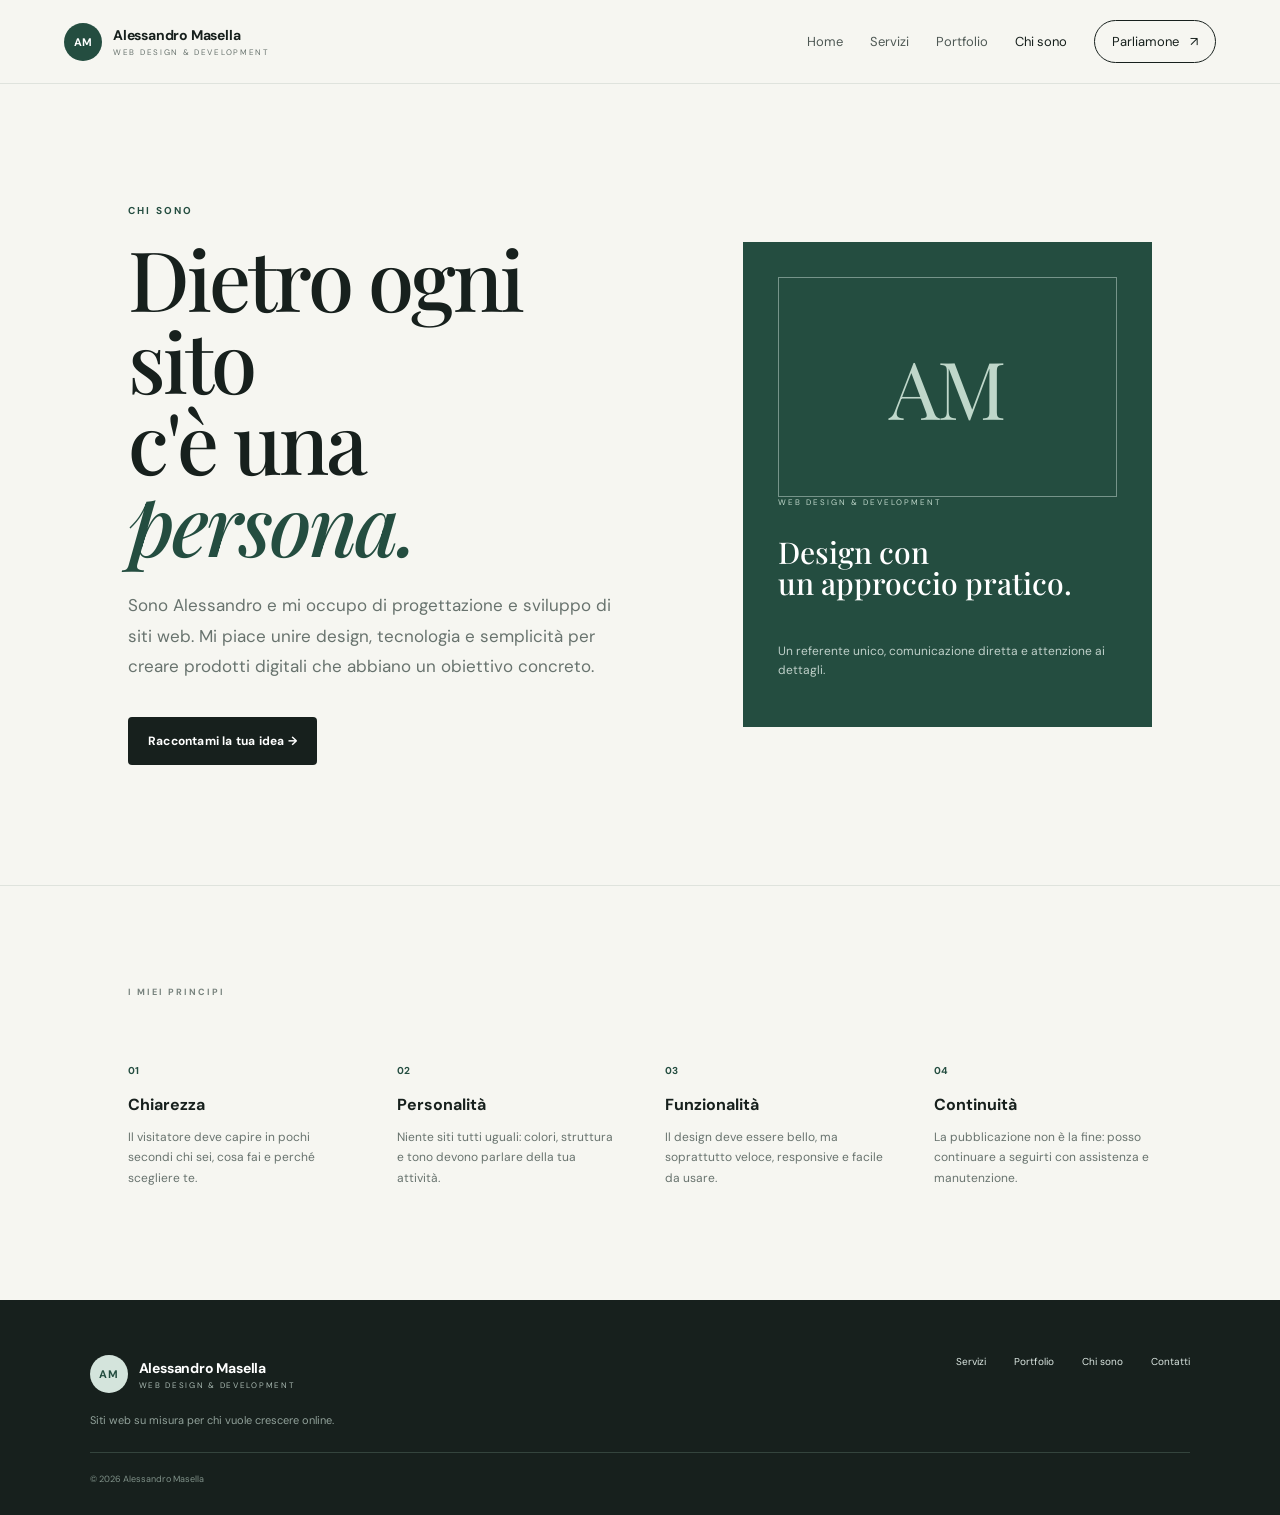
==== chi-siamo.html @ 55532e78 "Add files via upload" ====
<!DOCTYPE html><html lang="it"><head><meta charset="UTF-8"><meta name="viewport" content="width=device-width, initial-scale=1.0"><title>Chi sono — Alessandro Masella</title><link rel="stylesheet" href="css/style.css"></head><body><header class="site-header"><a class="brand" href="index.html"><span class="brand-mark">AM</span><span><b>Alessandro Masella</b><small>WEB DESIGN & DEVELOPMENT</small></span></a><button class="menu-toggle">☰</button><nav class="nav"><a href="index.html">Home</a><a href="servizi.html">Servizi</a><a href="portfolio.html">Portfolio</a><a class="active" href="chi-siamo.html">Chi sono</a><a class="nav-cta" href="contatti.html">Parliamone <span>↗</span></a></nav></header><main><section class="about-hero"><div><p class="eyebrow">CHI SONO</p><h1>Dietro ogni sito<br>c'è una <em>persona.</em></h1><p class="lead">Sono Alessandro e mi occupo di progettazione e sviluppo di siti web. Mi piace unire design, tecnologia e semplicità per creare prodotti digitali che abbiano un obiettivo concreto.</p><a class="btn btn-dark" href="contatti.html">Raccontami la tua idea →</a></div><div class="about-card"><div class="portrait-placeholder">AM</div><small>WEB DESIGN & DEVELOPMENT</small><h3>Design con<br>un approccio pratico.</h3><p>Un referente unico, comunicazione diretta e attenzione ai dettagli.</p></div></section><section class="values"><div class="section-label">I MIEI PRINCIPI</div><div class="value-grid"><article><b>01</b><h3>Chiarezza</h3><p>Il visitatore deve capire in pochi secondi chi sei, cosa fai e perché scegliere te.</p></article><article><b>02</b><h3>Personalità</h3><p>Niente siti tutti uguali: colori, struttura e tono devono parlare della tua attività.</p></article><article><b>03</b><h3>Funzionalità</h3><p>Il design deve essere bello, ma soprattutto veloce, responsive e facile da usare.</p></article><article><b>04</b><h3>Continuità</h3><p>La pubblicazione non è la fine: posso continuare a seguirti con assistenza e manutenzione.</p></article></div></section></main><footer><div><a class="brand footer-brand" href="index.html"><span class="brand-mark">AM</span><span><b>Alessandro Masella</b><small>WEB DESIGN & DEVELOPMENT</small></span></a><p>Siti web su misura per chi vuole crescere online.</p></div><div class="footer-links"><a href="servizi.html">Servizi</a><a href="portfolio.html">Portfolio</a><a href="chi-siamo.html">Chi sono</a><a href="contatti.html">Contatti</a></div><small>© 2026 Alessandro Masella</small></footer><script src="js/site.js"></script></body></html>
---- css/style.css ----
@import url('https://fonts.googleapis.com/css2?family=DM+Sans:wght@400;500;600;700&family=Playfair+Display:ital,wght@0,500;0,600;1,500;1,600&display=swap');
:root{--ink:#17201d;--muted:#68736e;--paper:#f6f6f1;--white:#fff;--green:#244d40;--mint:#c9dfd5;--line:#dfe3dd;--accent:#e4c86b}*{box-sizing:border-box}html{scroll-behavior:smooth}body{margin:0;background:var(--paper);color:var(--ink);font-family:'DM Sans',sans-serif}a{text-decoration:none;color:inherit}.site-header{height:84px;background:rgba(246,246,241,.94);backdrop-filter:blur(12px);border-bottom:1px solid var(--line);display:flex;align-items:center;justify-content:space-between;padding:0 5vw;position:sticky;top:0;z-index:20}.brand{display:flex;align-items:center;gap:11px}.brand-mark{width:38px;height:38px;border-radius:50%;display:grid;place-items:center;background:var(--green);color:white;font-weight:700;font-size:11px;letter-spacing:.5px}.brand b{display:block;font-size:14px;letter-spacing:-.2px}.brand small{display:block;font-size:8px;letter-spacing:1.7px;color:var(--muted);margin-top:3px}.nav{display:flex;align-items:center;gap:27px;font-size:13px}.nav>a{color:#4f5955}.nav>a:hover,.nav>a.active{color:var(--ink)}.nav-cta{padding:12px 17px;border:1px solid var(--ink);border-radius:30px;color:var(--ink)!important}.nav-cta span{margin-left:8px}.menu-toggle{display:none;background:none;border:0;font-size:25px;color:var(--ink)}.hero{min-height:calc(100vh - 84px);display:grid;grid-template-columns:1.05fr .95fr;align-items:center;gap:4vw;padding:70px 7vw 80px;overflow:hidden}.eyebrow{font-size:10px;font-weight:700;letter-spacing:2.2px;color:var(--green);margin:0 0 20px}.hero h1,.page-hero h1,.about-hero h1,.contact-page h1{font-family:'Playfair Display',serif;font-size:clamp(54px,6.5vw,94px);line-height:.98;letter-spacing:-3px;margin:0 0 27px;font-weight:500}.hero h1 em,.page-hero h1 em,.about-hero h1 em,.contact-page h1 em,h2 em,h3 em{color:var(--green);font-weight:500}.hero-text{max-width:570px;color:var(--muted);font-size:17px;line-height:1.75}.hero-actions{display:flex;align-items:center;gap:27px;margin-top:34px}.btn{display:inline-flex;align-items:center;gap:25px;padding:16px 20px;border-radius:4px;font-size:12px;font-weight:700;letter-spacing:.2px;border:0;cursor:pointer}.btn-dark{background:var(--ink);color:white}.btn-light{background:white;color:var(--ink)}.btn span{font-size:18px}.text-link{font-size:12px;font-weight:700;border-bottom:1px solid #9ba49f;padding-bottom:5px}.hero-proof{display:flex;gap:35px;margin-top:58px}.hero-proof div{display:flex;flex-direction:column;gap:4px}.hero-proof strong{font-size:12px}.hero-proof span{font-size:9px;color:var(--muted);text-transform:uppercase;letter-spacing:1px}.hero-visual{position:relative;min-height:590px;display:grid;place-items:center}.browser{width:min(620px,100%);height:455px;background:white;border-radius:14px;box-shadow:0 30px 70px rgba(26,42,35,.13);overflow:hidden;transform:rotate(1deg)}.browser-bar{height:42px;border-bottom:1px solid #eee;display:flex;align-items:center;gap:6px;padding:0 16px;color:#a0a7a3;font-size:9px}.browser-bar i{width:7px;height:7px;border-radius:50%;background:#d9dedb}.browser-bar span{margin:auto}.browser-screen{height:calc(100% - 42px);background:linear-gradient(145deg,#eaf1ed,#d4e4dc);padding:22px}.screen-nav{height:38px;display:flex;align-items:center;gap:21px;font-size:8px;color:#51625b}.screen-nav b{font-size:10px;color:var(--green);margin-right:auto}.screen-nav button{border:0;background:var(--green);color:white;border-radius:20px;padding:7px 11px;font-size:7px}.screen-content{height:350px;background:rgba(255,255,255,.55);border-radius:8px;padding:55px 40px;position:relative;overflow:hidden}.screen-content:after{content:'';position:absolute;width:250px;height:250px;border-radius:50%;background:#a9cdbd;right:-50px;bottom:-70px;opacity:.65}.screen-content small{font-size:7px;letter-spacing:2px;color:var(--green)}.screen-content h2{font-family:'Playfair Display';font-size:43px;line-height:1;margin:16px 0;color:var(--ink);position:relative;z-index:1}.screen-content p{font-size:9px;color:#65726d;max-width:220px}.screen-line{height:1px;background:#83968e;width:80px;margin-top:35px}.floating-card{position:absolute;background:rgba(255,255,255,.94);box-shadow:0 18px 35px rgba(20,40,32,.12);border:1px solid rgba(220,226,222,.8);border-radius:10px;padding:14px 17px;z-index:3}.card-top{top:38px;left:0;display:flex;gap:10px;align-items:center}.card-top small{display:block;font-size:7px;color:#8b948f;letter-spacing:1px}.card-top b{display:block;font-size:10px;margin-top:4px}.dot{width:9px;height:9px;background:#70a990;border-radius:50%}.card-bottom{right:-10px;bottom:45px;display:flex;gap:14px;font-size:9px}.card-bottom span{color:#74817c}.trust{padding:23px 7vw;border-top:1px solid var(--line);border-bottom:1px solid var(--line);display:flex;align-items:center;gap:7vw}.trust p{font-size:9px;letter-spacing:2px;color:#8a928e}.trust div{display:flex;justify-content:space-between;flex:1;gap:20px;flex-wrap:wrap}.trust span{font-size:9px;letter-spacing:1.2px;color:#68736e}.section{padding:120px 10vw}.section-label{font-size:9px;letter-spacing:2px;color:#77827d;font-weight:700}.intro{display:grid;grid-template-columns:.7fr 1.3fr;gap:8vw}.section h2{font-family:'Playfair Display';font-size:clamp(43px,5vw,68px);line-height:1.03;font-weight:500;letter-spacing:-2px;margin:0 0 27px}.intro p{max-width:570px;color:var(--muted);font-size:16px;line-height:1.8;margin-bottom:30px}.services-preview{padding:0 7vw 120px;display:grid;grid-template-columns:repeat(4,1fr);gap:1px;background:var(--line)}.services-preview article{background:var(--paper);padding:42px 30px 45px;min-height:260px}.services-preview span{font-size:9px;color:#89928e}.services-preview h3{font-family:'Playfair Display';font-size:27px;font-weight:500;margin:45px 0 14px}.services-preview p{font-size:13px;color:var(--muted);line-height:1.6}.services-preview a{font-size:10px;font-weight:700;display:inline-block;margin-top:18px}.featured{background:#e9eee9}.featured-head{display:flex;justify-content:space-between;align-items:end;margin-bottom:45px}.project-showcase{display:grid;grid-template-columns:1.45fr .55fr;gap:5vw;align-items:center}.project-mock{background:white;padding:12px;border-radius:12px;box-shadow:0 25px 60px rgba(26,50,39,.11)}.mock-top{height:40px;display:flex;align-items:center;padding:0 12px;font-size:7px;color:#66726d}.mock-top b{margin-right:auto;color:var(--green)}.mock-hero{height:300px;border-radius:7px;background:linear-gradient(120deg,#e8efe9,#c8ddd3);display:flex;align-items:center;padding:30px;overflow:hidden}.mock-hero small{font-size:6px;letter-spacing:1.4px;color:var(--green)}.mock-hero h3{font-family:'Playfair Display';font-size:32px;line-height:1.05;font-weight:500;margin:12px 0}.mock-hero button{background:var(--green);color:#fff;border:0;border-radius:18px;padding:9px 13px;font-size:7px}.mock-products{margin-left:auto;display:flex;align-items:end;gap:8px;height:170px}.mock-products div{width:52px;border-radius:10px 10px 5px 5px;background:#b58262;height:100px;box-shadow:0 10px 18px #78948644}.mock-products div:nth-child(2){height:135px;width:44px;background:#d8ddd5}.mock-products div:nth-child(3){height:80px;width:42px;background:#7e9a8b}.project-info .eyebrow{font-size:8px}.project-info h3{font-family:'Playfair Display';font-size:34px;font-weight:500;line-height:1.08}.project-info>p:not(.eyebrow){font-size:13px;line-height:1.75;color:var(--muted)}.project-info ul{list-style:none;padding:0;margin-top:25px}.project-info li{font-size:10px;border-top:1px solid #cbd5cf;padding:10px 0}.process{padding:120px 10vw}.process>h2{margin-top:25px}.process-grid{display:grid;grid-template-columns:repeat(4,1fr);gap:35px;margin-top:70px}.process-grid b,.value-grid b{font-size:10px;color:var(--green)}.process-grid h3,.value-grid h3{font-size:16px;margin:15px 0 10px}.process-grid p,.value-grid p{font-size:12px;line-height:1.7;color:var(--muted)}.cta{background:var(--green);color:white;text-align:center;padding:110px 20px}.cta .eyebrow{color:#b9d3c8}.cta h2{font-family:'Playfair Display';font-weight:500;font-size:clamp(45px,6vw,75px);line-height:1;margin:0 0 40px;letter-spacing:-2px}.cta h2 em{color:#cce3d9}.cta.slim{padding:80px 20px}.cta.slim h2{font-size:55px}.page-hero{padding:120px 10vw 90px;max-width:1000px}.page-hero>p:last-child{max-width:650px;color:var(--muted);font-size:17px;line-height:1.7}.service-list{border-top:1px solid var(--line);margin:0 7vw}.service-list article{display:grid;grid-template-columns:70px 1fr 120px;gap:30px;padding:60px 25px;border-bottom:1px solid var(--line);align-items:start}.service-list article>span{font-size:10px;color:#89928e}.service-list h2{font-family:'Playfair Display';font-size:38px;font-weight:500;margin:0 0 15px}.service-list p{color:var(--muted);max-width:650px;line-height:1.7}.service-list ul{padding:0;list-style:none;display:flex;flex-wrap:wrap;gap:8px;margin-top:25px}.service-list li{font-size:9px;background:#e7ebe7;border-radius:20px;padding:8px 11px}.service-list article>strong{text-align:right;font-family:'Playfair Display';font-size:18px;font-weight:500}.note{margin:90px 10vw;padding:70px;background:#e6eee8}.note h2{font-family:'Playfair Display';font-size:55px;font-weight:500}.note p{color:var(--muted);max-width:600px;line-height:1.7;margin-bottom:30px}.portfolio-grid{padding:0 7vw 120px;display:grid;grid-template-columns:1fr 1fr;gap:35px}.portfolio-card.large{grid-column:1/-1}.portfolio-art{height:430px;border-radius:8px;overflow:hidden;position:relative}.officinali{background:linear-gradient(135deg,#dce9e1,#b9d0c4);padding:40px}.mini-logo{font-family:'Playfair Display';font-size:17px;color:var(--green);line-height:.9}.mini-logo small{font-size:9px}.mini-hero{font-family:'Playfair Display';font-size:47px;line-height:1;margin-top:100px}.mini-bottles{position:absolute;right:100px;bottom:45px;display:flex;gap:15px;align-items:end}.mini-bottles i{display:block;width:65px;height:140px;background:#8d6b4d;border-radius:12px 12px 5px 5px;box-shadow:0 15px 30px #45655844}.mini-bottles i:nth-child(2){height:190px;background:#e4e1d8}.mini-bottles i:nth-child(3){height:105px;background:#7b9688}.portfolio-meta{display:flex;justify-content:space-between;padding:20px 4px}.portfolio-meta small{font-size:8px;letter-spacing:1.5px;color:#7d8782}.portfolio-meta h2{font-family:'Playfair Display';font-size:25px;font-weight:500;margin:8px 0}.portfolio-meta p{font-size:12px;color:var(--muted);margin:0}.portfolio-meta>span{font-size:9px;color:#7d8782}.dark-art{background:#17201d;color:#eaf1ed;padding:50px}.dark-art small{letter-spacing:2px;font-size:8px}.dark-art h3{font-family:'Playfair Display';font-size:48px;font-weight:500;line-height:1;margin-top:120px}.art-grid{position:absolute;right:-50px;bottom:-70px;width:280px;height:280px;border:1px solid #799387;border-radius:50%}.cream-art{background:#e8dfcf;padding:50px}.cream-art>span{font-size:10px}.cream-art h3{font-family:'Playfair Display';font-size:48px;font-weight:500;line-height:.95;margin-top:100px}.circle-art{position:absolute;width:190px;height:190px;border-radius:50%;background:#c4d5ca;right:70px;bottom:55px}.about-hero{display:grid;grid-template-columns:1.1fr .9fr;gap:9vw;padding:120px 10vw;align-items:center}.about-hero .lead{font-size:17px;line-height:1.8;color:var(--muted);max-width:650px;margin-bottom:35px}.about-card{background:var(--green);color:white;padding:35px;min-height:420px;display:flex;flex-direction:column;justify-content:end}.portrait-placeholder{height:220px;display:grid;place-items:center;font-family:'Playfair Display';font-size:80px;color:#bfd7ca;border:1px solid #76948a;margin-bottom:auto}.about-card small{font-size:8px;letter-spacing:2px;color:#bfd7ca}.about-card h3{font-family:'Playfair Display';font-size:30px;line-height:1.05;font-weight:500}.about-card p{font-size:12px;color:#bfd0c9;line-height:1.6}.values{padding:100px 10vw;border-top:1px solid var(--line)}.value-grid{display:grid;grid-template-columns:repeat(4,1fr);gap:50px;margin-top:60px}.contact-page{min-height:calc(100vh - 84px);display:grid;grid-template-columns:1fr 1fr;gap:9vw;padding:110px 10vw;align-items:start}.contact-copy>p:not(.eyebrow){font-size:16px;line-height:1.8;color:var(--muted);max-width:500px}.contact-note{display:flex;gap:14px;margin-top:50px;align-items:center}.contact-note>span{width:38px;height:38px;border-radius:50%;background:#e0e9e2;display:grid;place-items:center;color:var(--green)}.contact-note b{display:block;font-size:12px}.contact-note small{display:block;font-size:10px;color:var(--muted);margin-top:4px}.contact-form{background:white;padding:38px;box-shadow:0 20px 50px rgba(25,42,34,.07)}.contact-form label{display:block;font-size:10px;font-weight:700;margin-bottom:20px;color:#4f5955}.contact-form input,.contact-form select,.contact-form textarea{display:block;width:100%;margin-top:8px;border:1px solid #dce2de;background:#fafbf9;padding:14px;font:inherit;font-size:12px;outline:none}.contact-form input:focus,.contact-form select:focus,.contact-form textarea:focus{border-color:#789a8b}.contact-form textarea{resize:vertical}.form-note{display:none;font-size:10px;line-height:1.5;color:var(--green);margin-top:15px}.form-note.show{display:block}footer{background:#17201d;color:#dce7e2;padding:55px 7vw 30px;display:grid;grid-template-columns:1fr auto;gap:25px}.footer-brand .brand-mark{background:#d4e4dc;color:var(--green)}.footer-brand b{color:white}.footer-brand small{color:#a9b9b2}footer p{font-size:11px;color:#91a19a;margin:20px 0 0}.footer-links{display:flex;gap:28px;align-items:start;font-size:10px}.footer-links a:hover{color:white}footer>small{grid-column:1/-1;border-top:1px solid #34443d;padding-top:20px;color:#7f9088;font-size:9px}
@media(max-width:900px){.site-header{height:72px;padding:0 20px}.nav{position:absolute;top:72px;left:12px;right:12px;background:#fff;border:1px solid var(--line);box-shadow:0 20px 40px rgba(20,40,30,.1);padding:10px;display:none;flex-direction:column;align-items:stretch;gap:0;border-radius:12px}.nav.open{display:flex}.nav>a{padding:15px;border-bottom:1px solid #edf0ed}.nav>a:last-child{border-bottom:0;text-align:center}.nav-cta{border:0;margin-top:5px}.menu-toggle{display:block}.hero{grid-template-columns:1fr;padding:60px 22px}.hero h1{font-size:57px;letter-spacing:-2px}.hero-text{font-size:15px}.hero-visual{min-height:470px;margin-top:10px}.browser{height:340px}.screen-content{height:245px;padding:35px 25px}.screen-content h2{font-size:31px}.card-top{left:-5px;top:10px}.card-bottom{right:-2px;bottom:15px}.hero-proof{gap:16px;flex-wrap:wrap;margin-top:40px}.hero-proof strong{font-size:10px}.trust{display:block;padding:22px}.trust p{margin-bottom:20px}.trust div{gap:14px}.trust span{font-size:8px}.section{padding:80px 22px}.intro{grid-template-columns:1fr;gap:30px}.section h2{font-size:45px}.services-preview{grid-template-columns:1fr 1fr;padding:0 22px 80px}.services-preview article{min-height:220px;padding:28px 20px}.featured-head{display:block}.featured-head .text-link{display:inline-block;margin-top:10px}.project-showcase{grid-template-columns:1fr}.mock-hero{height:240px;padding:20px}.mock-hero h3{font-size:25px}.mock-products{transform:scale(.8);transform-origin:right}.project-info{padding-top:10px}.process{padding:80px 22px}.process-grid{grid-template-columns:1fr 1fr;gap:25px;margin-top:45px}.cta{padding:80px 22px}.page-hero{padding:75px 22px 55px}.page-hero h1,.about-hero h1,.contact-page h1{font-size:55px;letter-spacing:-2px}.service-list{margin:0 22px}.service-list article{grid-template-columns:35px 1fr;padding:42px 0;gap:15px}.service-list article>strong{grid-column:2;text-align:left;margin-top:8px}.service-list h2{font-size:33px}.note{margin:60px 22px;padding:40px 25px}.note h2{font-size:42px}.portfolio-grid{grid-template-columns:1fr;padding:0 22px 80px}.portfolio-card.large{grid-column:auto}.portfolio-art{height:310px}.mini-hero{font-size:34px;margin-top:80px}.mini-bottles{right:35px;transform:scale(.75);transform-origin:bottom right}.dark-art h3,.cream-art h3{font-size:38px;margin-top:80px}.about-hero{grid-template-columns:1fr;padding:75px 22px;gap:45px}.about-card{min-height:390px}.values{padding:70px 22px}.value-grid{grid-template-columns:1fr 1fr;gap:30px;margin-top:45px}.contact-page{grid-template-columns:1fr;padding:75px 22px;gap:45px}.contact-form{padding:25px}.footer-links{flex-wrap:wrap;justify-content:end;gap:15px}footer{padding:45px 22px 25px}.footer-brand b{font-size:12px}}
@media(max-width:520px){.brand b{font-size:12px}.brand small{font-size:7px}.hero h1{font-size:49px}.hero-visual{min-height:390px}.browser{height:280px}.screen-nav span{display:none}.screen-content{height:198px;padding:25px 20px}.screen-content h2{font-size:26px}.screen-content p{font-size:8px}.floating-card{padding:10px}.card-bottom{font-size:8px;gap:8px}.services-preview{grid-template-columns:1fr}.process-grid,.value-grid{grid-template-columns:1fr}.page-hero h1,.about-hero h1,.contact-page h1{font-size:48px}.portfolio-meta{display:block}.portfolio-meta>span{display:block;margin-top:12px}.portfolio-art{height:270px}.mock-hero{height:210px}.mock-products{display:none}.cta h2{font-size:47px}.cta.slim h2{font-size:43px}}
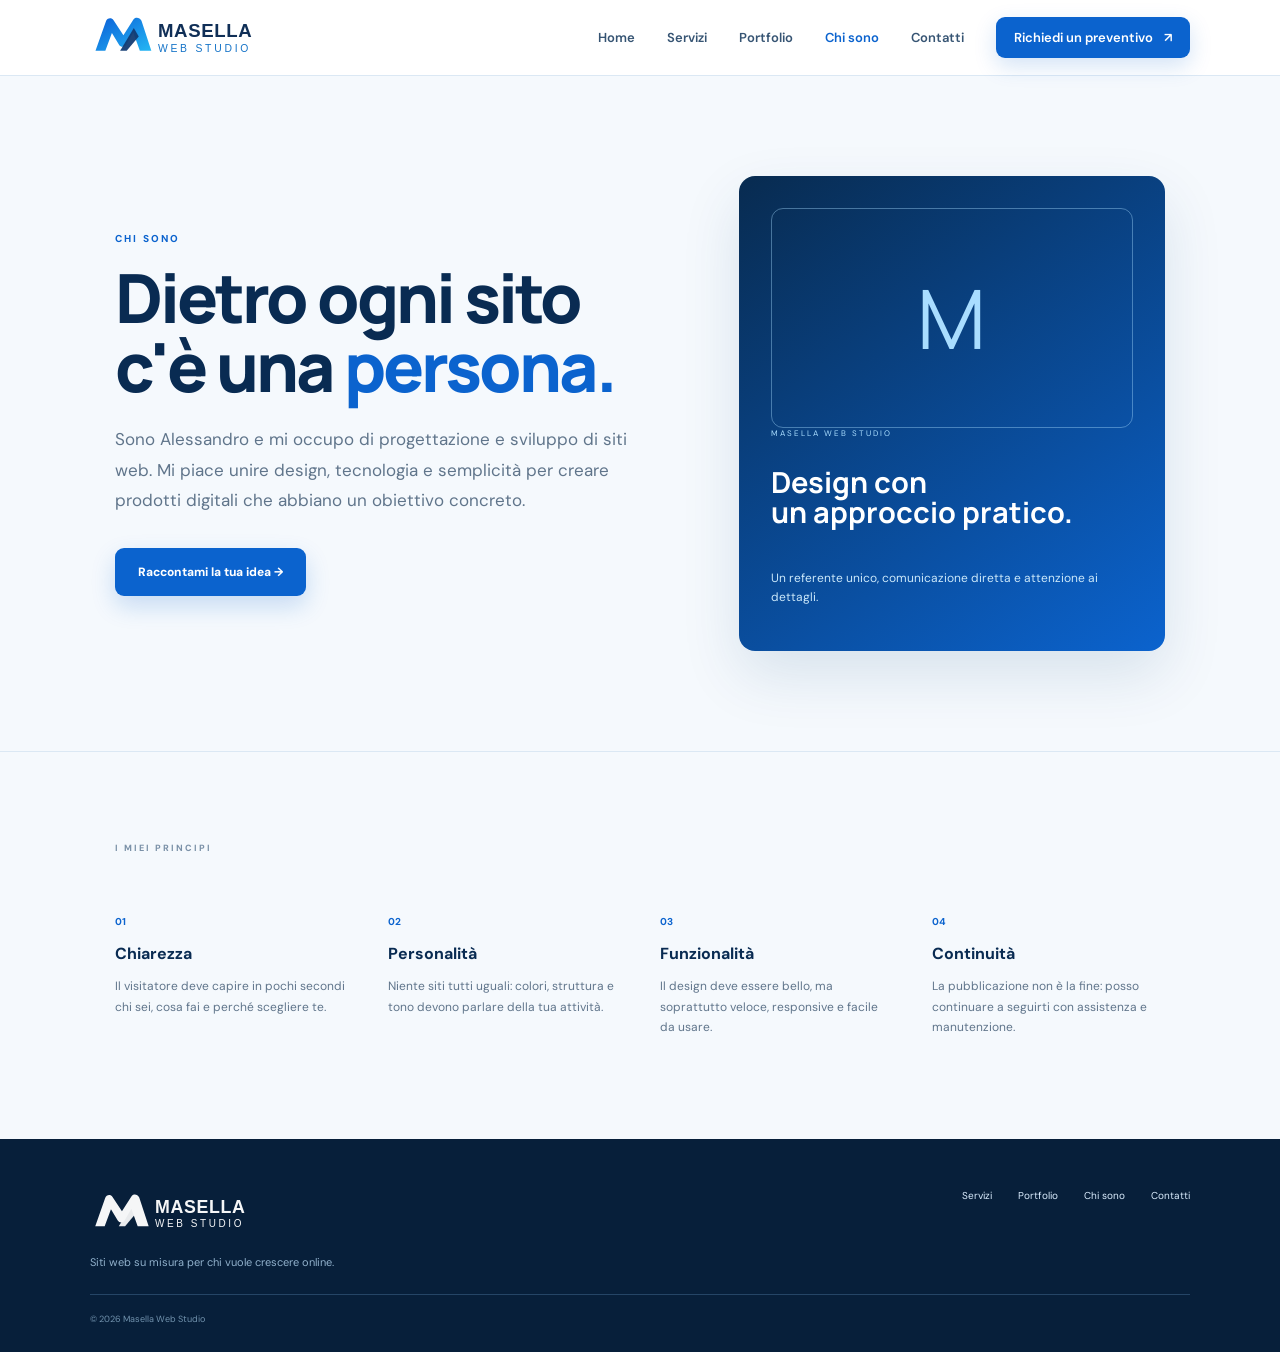
==== commit 330d4f7b: "Add files via upload" ====
--- a/chi-siamo.html
+++ b/chi-siamo.html
@@ -1 +1 @@
-<!DOCTYPE html><html lang="it"><head><meta charset="UTF-8"><meta name="viewport" content="width=device-width, initial-scale=1.0"><title>Chi sono — Alessandro Masella</title><link rel="stylesheet" href="css/style.css"></head><body><header class="site-header"><a class="brand" href="index.html"><span class="brand-mark">AM</span><span><b>Alessandro Masella</b><small>WEB DESIGN & DEVELOPMENT</small></span></a><button class="menu-toggle">☰</button><nav class="nav"><a href="index.html">Home</a><a href="servizi.html">Servizi</a><a href="portfolio.html">Portfolio</a><a class="active" href="chi-siamo.html">Chi sono</a><a class="nav-cta" href="contatti.html">Parliamone <span>↗</span></a></nav></header><main><section class="about-hero"><div><p class="eyebrow">CHI SONO</p><h1>Dietro ogni sito<br>c'è una <em>persona.</em></h1><p class="lead">Sono Alessandro e mi occupo di progettazione e sviluppo di siti web. Mi piace unire design, tecnologia e semplicità per creare prodotti digitali che abbiano un obiettivo concreto.</p><a class="btn btn-dark" href="contatti.html">Raccontami la tua idea →</a></div><div class="about-card"><div class="portrait-placeholder">AM</div><small>WEB DESIGN & DEVELOPMENT</small><h3>Design con<br>un approccio pratico.</h3><p>Un referente unico, comunicazione diretta e attenzione ai dettagli.</p></div></section><section class="values"><div class="section-label">I MIEI PRINCIPI</div><div class="value-grid"><article><b>01</b><h3>Chiarezza</h3><p>Il visitatore deve capire in pochi secondi chi sei, cosa fai e perché scegliere te.</p></article><article><b>02</b><h3>Personalità</h3><p>Niente siti tutti uguali: colori, struttura e tono devono parlare della tua attività.</p></article><article><b>03</b><h3>Funzionalità</h3><p>Il design deve essere bello, ma soprattutto veloce, responsive e facile da usare.</p></article><article><b>04</b><h3>Continuità</h3><p>La pubblicazione non è la fine: posso continuare a seguirti con assistenza e manutenzione.</p></article></div></section></main><footer><div><a class="brand footer-brand" href="index.html"><span class="brand-mark">AM</span><span><b>Alessandro Masella</b><small>WEB DESIGN & DEVELOPMENT</small></span></a><p>Siti web su misura per chi vuole crescere online.</p></div><div class="footer-links"><a href="servizi.html">Servizi</a><a href="portfolio.html">Portfolio</a><a href="chi-siamo.html">Chi sono</a><a href="contatti.html">Contatti</a></div><small>© 2026 Alessandro Masella</small></footer><script src="js/site.js"></script></body></html>
+<!DOCTYPE html><html lang="it"><head><meta charset="UTF-8"><meta name="viewport" content="width=device-width, initial-scale=1.0"><title>Chi sono — Masella Web Studio</title><link rel="icon" href="assets/logo.svg"><link rel="stylesheet" href="css/style.css"></head><body><header class="site-header"><a class="brand" href="index.html"><img class="brand-logo" src="assets/logo.svg" alt="Masella Web Studio"></a><button class="menu-toggle">☰</button><nav class="nav"><a href="index.html">Home</a><a href="servizi.html">Servizi</a><a href="portfolio.html">Portfolio</a><a class="active" href="chi-siamo.html">Chi sono</a><a href="contatti.html">Contatti</a><a class="nav-cta" href="contatti.html">Richiedi un preventivo <span>↗</span></a></nav></header><main><section class="about-hero"><div><p class="eyebrow">CHI SONO</p><h1>Dietro ogni sito<br>c'è una <em>persona.</em></h1><p class="lead">Sono Alessandro e mi occupo di progettazione e sviluppo di siti web. Mi piace unire design, tecnologia e semplicità per creare prodotti digitali che abbiano un obiettivo concreto.</p><a class="btn btn-blue" href="contatti.html">Raccontami la tua idea →</a></div><div class="about-card"><div class="portrait-placeholder">M</div><small>MASELLA WEB STUDIO</small><h3>Design con<br>un approccio pratico.</h3><p>Un referente unico, comunicazione diretta e attenzione ai dettagli.</p></div></section><section class="values"><div class="section-label">I MIEI PRINCIPI</div><div class="value-grid"><article><b>01</b><h3>Chiarezza</h3><p>Il visitatore deve capire in pochi secondi chi sei, cosa fai e perché scegliere te.</p></article><article><b>02</b><h3>Personalità</h3><p>Niente siti tutti uguali: colori, struttura e tono devono parlare della tua attività.</p></article><article><b>03</b><h3>Funzionalità</h3><p>Il design deve essere bello, ma soprattutto veloce, responsive e facile da usare.</p></article><article><b>04</b><h3>Continuità</h3><p>La pubblicazione non è la fine: posso continuare a seguirti con assistenza e manutenzione.</p></article></div></section></main><footer><div><a class="brand footer-brand" href="index.html"><img class="brand-logo" src="assets/logo.svg" alt="Masella Web Studio"></a><p>Siti web su misura per chi vuole crescere online.</p></div><div class="footer-links"><a href="servizi.html">Servizi</a><a href="portfolio.html">Portfolio</a><a href="chi-siamo.html">Chi sono</a><a href="contatti.html">Contatti</a></div><small>© 2026 Masella Web Studio</small></footer><script src="js/site.js"></script></body></html>
--- a/css/style.css
+++ b/css/style.css
@@ -1,4 +1,5 @@
-@import url('https://fonts.googleapis.com/css2?family=DM+Sans:wght@400;500;600;700&family=Playfair+Display:ital,wght@0,500;0,600;1,500;1,600&display=swap');
-:root{--ink:#17201d;--muted:#68736e;--paper:#f6f6f1;--white:#fff;--green:#244d40;--mint:#c9dfd5;--line:#dfe3dd;--accent:#e4c86b}*{box-sizing:border-box}html{scroll-behavior:smooth}body{margin:0;background:var(--paper);color:var(--ink);font-family:'DM Sans',sans-serif}a{text-decoration:none;color:inherit}.site-header{height:84px;background:rgba(246,246,241,.94);backdrop-filter:blur(12px);border-bottom:1px solid var(--line);display:flex;align-items:center;justify-content:space-between;padding:0 5vw;position:sticky;top:0;z-index:20}.brand{display:flex;align-items:center;gap:11px}.brand-mark{width:38px;height:38px;border-radius:50%;display:grid;place-items:center;background:var(--green);color:white;font-weight:700;font-size:11px;letter-spacing:.5px}.brand b{display:block;font-size:14px;letter-spacing:-.2px}.brand small{display:block;font-size:8px;letter-spacing:1.7px;color:var(--muted);margin-top:3px}.nav{display:flex;align-items:center;gap:27px;font-size:13px}.nav>a{color:#4f5955}.nav>a:hover,.nav>a.active{color:var(--ink)}.nav-cta{padding:12px 17px;border:1px solid var(--ink);border-radius:30px;color:var(--ink)!important}.nav-cta span{margin-left:8px}.menu-toggle{display:none;background:none;border:0;font-size:25px;color:var(--ink)}.hero{min-height:calc(100vh - 84px);display:grid;grid-template-columns:1.05fr .95fr;align-items:center;gap:4vw;padding:70px 7vw 80px;overflow:hidden}.eyebrow{font-size:10px;font-weight:700;letter-spacing:2.2px;color:var(--green);margin:0 0 20px}.hero h1,.page-hero h1,.about-hero h1,.contact-page h1{font-family:'Playfair Display',serif;font-size:clamp(54px,6.5vw,94px);line-height:.98;letter-spacing:-3px;margin:0 0 27px;font-weight:500}.hero h1 em,.page-hero h1 em,.about-hero h1 em,.contact-page h1 em,h2 em,h3 em{color:var(--green);font-weight:500}.hero-text{max-width:570px;color:var(--muted);font-size:17px;line-height:1.75}.hero-actions{display:flex;align-items:center;gap:27px;margin-top:34px}.btn{display:inline-flex;align-items:center;gap:25px;padding:16px 20px;border-radius:4px;font-size:12px;font-weight:700;letter-spacing:.2px;border:0;cursor:pointer}.btn-dark{background:var(--ink);color:white}.btn-light{background:white;color:var(--ink)}.btn span{font-size:18px}.text-link{font-size:12px;font-weight:700;border-bottom:1px solid #9ba49f;padding-bottom:5px}.hero-proof{display:flex;gap:35px;margin-top:58px}.hero-proof div{display:flex;flex-direction:column;gap:4px}.hero-proof strong{font-size:12px}.hero-proof span{font-size:9px;color:var(--muted);text-transform:uppercase;letter-spacing:1px}.hero-visual{position:relative;min-height:590px;display:grid;place-items:center}.browser{width:min(620px,100%);height:455px;background:white;border-radius:14px;box-shadow:0 30px 70px rgba(26,42,35,.13);overflow:hidden;transform:rotate(1deg)}.browser-bar{height:42px;border-bottom:1px solid #eee;display:flex;align-items:center;gap:6px;padding:0 16px;color:#a0a7a3;font-size:9px}.browser-bar i{width:7px;height:7px;border-radius:50%;background:#d9dedb}.browser-bar span{margin:auto}.browser-screen{height:calc(100% - 42px);background:linear-gradient(145deg,#eaf1ed,#d4e4dc);padding:22px}.screen-nav{height:38px;display:flex;align-items:center;gap:21px;font-size:8px;color:#51625b}.screen-nav b{font-size:10px;color:var(--green);margin-right:auto}.screen-nav button{border:0;background:var(--green);color:white;border-radius:20px;padding:7px 11px;font-size:7px}.screen-content{height:350px;background:rgba(255,255,255,.55);border-radius:8px;padding:55px 40px;position:relative;overflow:hidden}.screen-content:after{content:'';position:absolute;width:250px;height:250px;border-radius:50%;background:#a9cdbd;right:-50px;bottom:-70px;opacity:.65}.screen-content small{font-size:7px;letter-spacing:2px;color:var(--green)}.screen-content h2{font-family:'Playfair Display';font-size:43px;line-height:1;margin:16px 0;color:var(--ink);position:relative;z-index:1}.screen-content p{font-size:9px;color:#65726d;max-width:220px}.screen-line{height:1px;background:#83968e;width:80px;margin-top:35px}.floating-card{position:absolute;background:rgba(255,255,255,.94);box-shadow:0 18px 35px rgba(20,40,32,.12);border:1px solid rgba(220,226,222,.8);border-radius:10px;padding:14px 17px;z-index:3}.card-top{top:38px;left:0;display:flex;gap:10px;align-items:center}.card-top small{display:block;font-size:7px;color:#8b948f;letter-spacing:1px}.card-top b{display:block;font-size:10px;margin-top:4px}.dot{width:9px;height:9px;background:#70a990;border-radius:50%}.card-bottom{right:-10px;bottom:45px;display:flex;gap:14px;font-size:9px}.card-bottom span{color:#74817c}.trust{padding:23px 7vw;border-top:1px solid var(--line);border-bottom:1px solid var(--line);display:flex;align-items:center;gap:7vw}.trust p{font-size:9px;letter-spacing:2px;color:#8a928e}.trust div{display:flex;justify-content:space-between;flex:1;gap:20px;flex-wrap:wrap}.trust span{font-size:9px;letter-spacing:1.2px;color:#68736e}.section{padding:120px 10vw}.section-label{font-size:9px;letter-spacing:2px;color:#77827d;font-weight:700}.intro{display:grid;grid-template-columns:.7fr 1.3fr;gap:8vw}.section h2{font-family:'Playfair Display';font-size:clamp(43px,5vw,68px);line-height:1.03;font-weight:500;letter-spacing:-2px;margin:0 0 27px}.intro p{max-width:570px;color:var(--muted);font-size:16px;line-height:1.8;margin-bottom:30px}.services-preview{padding:0 7vw 120px;display:grid;grid-template-columns:repeat(4,1fr);gap:1px;background:var(--line)}.services-preview article{background:var(--paper);padding:42px 30px 45px;min-height:260px}.services-preview span{font-size:9px;color:#89928e}.services-preview h3{font-family:'Playfair Display';font-size:27px;font-weight:500;margin:45px 0 14px}.services-preview p{font-size:13px;color:var(--muted);line-height:1.6}.services-preview a{font-size:10px;font-weight:700;display:inline-block;margin-top:18px}.featured{background:#e9eee9}.featured-head{display:flex;justify-content:space-between;align-items:end;margin-bottom:45px}.project-showcase{display:grid;grid-template-columns:1.45fr .55fr;gap:5vw;align-items:center}.project-mock{background:white;padding:12px;border-radius:12px;box-shadow:0 25px 60px rgba(26,50,39,.11)}.mock-top{height:40px;display:flex;align-items:center;padding:0 12px;font-size:7px;color:#66726d}.mock-top b{margin-right:auto;color:var(--green)}.mock-hero{height:300px;border-radius:7px;background:linear-gradient(120deg,#e8efe9,#c8ddd3);display:flex;align-items:center;padding:30px;overflow:hidden}.mock-hero small{font-size:6px;letter-spacing:1.4px;color:var(--green)}.mock-hero h3{font-family:'Playfair Display';font-size:32px;line-height:1.05;font-weight:500;margin:12px 0}.mock-hero button{background:var(--green);color:#fff;border:0;border-radius:18px;padding:9px 13px;font-size:7px}.mock-products{margin-left:auto;display:flex;align-items:end;gap:8px;height:170px}.mock-products div{width:52px;border-radius:10px 10px 5px 5px;background:#b58262;height:100px;box-shadow:0 10px 18px #78948644}.mock-products div:nth-child(2){height:135px;width:44px;background:#d8ddd5}.mock-products div:nth-child(3){height:80px;width:42px;background:#7e9a8b}.project-info .eyebrow{font-size:8px}.project-info h3{font-family:'Playfair Display';font-size:34px;font-weight:500;line-height:1.08}.project-info>p:not(.eyebrow){font-size:13px;line-height:1.75;color:var(--muted)}.project-info ul{list-style:none;padding:0;margin-top:25px}.project-info li{font-size:10px;border-top:1px solid #cbd5cf;padding:10px 0}.process{padding:120px 10vw}.process>h2{margin-top:25px}.process-grid{display:grid;grid-template-columns:repeat(4,1fr);gap:35px;margin-top:70px}.process-grid b,.value-grid b{font-size:10px;color:var(--green)}.process-grid h3,.value-grid h3{font-size:16px;margin:15px 0 10px}.process-grid p,.value-grid p{font-size:12px;line-height:1.7;color:var(--muted)}.cta{background:var(--green);color:white;text-align:center;padding:110px 20px}.cta .eyebrow{color:#b9d3c8}.cta h2{font-family:'Playfair Display';font-weight:500;font-size:clamp(45px,6vw,75px);line-height:1;margin:0 0 40px;letter-spacing:-2px}.cta h2 em{color:#cce3d9}.cta.slim{padding:80px 20px}.cta.slim h2{font-size:55px}.page-hero{padding:120px 10vw 90px;max-width:1000px}.page-hero>p:last-child{max-width:650px;color:var(--muted);font-size:17px;line-height:1.7}.service-list{border-top:1px solid var(--line);margin:0 7vw}.service-list article{display:grid;grid-template-columns:70px 1fr 120px;gap:30px;padding:60px 25px;border-bottom:1px solid var(--line);align-items:start}.service-list article>span{font-size:10px;color:#89928e}.service-list h2{font-family:'Playfair Display';font-size:38px;font-weight:500;margin:0 0 15px}.service-list p{color:var(--muted);max-width:650px;line-height:1.7}.service-list ul{padding:0;list-style:none;display:flex;flex-wrap:wrap;gap:8px;margin-top:25px}.service-list li{font-size:9px;background:#e7ebe7;border-radius:20px;padding:8px 11px}.service-list article>strong{text-align:right;font-family:'Playfair Display';font-size:18px;font-weight:500}.note{margin:90px 10vw;padding:70px;background:#e6eee8}.note h2{font-family:'Playfair Display';font-size:55px;font-weight:500}.note p{color:var(--muted);max-width:600px;line-height:1.7;margin-bottom:30px}.portfolio-grid{padding:0 7vw 120px;display:grid;grid-template-columns:1fr 1fr;gap:35px}.portfolio-card.large{grid-column:1/-1}.portfolio-art{height:430px;border-radius:8px;overflow:hidden;position:relative}.officinali{background:linear-gradient(135deg,#dce9e1,#b9d0c4);padding:40px}.mini-logo{font-family:'Playfair Display';font-size:17px;color:var(--green);line-height:.9}.mini-logo small{font-size:9px}.mini-hero{font-family:'Playfair Display';font-size:47px;line-height:1;margin-top:100px}.mini-bottles{position:absolute;right:100px;bottom:45px;display:flex;gap:15px;align-items:end}.mini-bottles i{display:block;width:65px;height:140px;background:#8d6b4d;border-radius:12px 12px 5px 5px;box-shadow:0 15px 30px #45655844}.mini-bottles i:nth-child(2){height:190px;background:#e4e1d8}.mini-bottles i:nth-child(3){height:105px;background:#7b9688}.portfolio-meta{display:flex;justify-content:space-between;padding:20px 4px}.portfolio-meta small{font-size:8px;letter-spacing:1.5px;color:#7d8782}.portfolio-meta h2{font-family:'Playfair Display';font-size:25px;font-weight:500;margin:8px 0}.portfolio-meta p{font-size:12px;color:var(--muted);margin:0}.portfolio-meta>span{font-size:9px;color:#7d8782}.dark-art{background:#17201d;color:#eaf1ed;padding:50px}.dark-art small{letter-spacing:2px;font-size:8px}.dark-art h3{font-family:'Playfair Display';font-size:48px;font-weight:500;line-height:1;margin-top:120px}.art-grid{position:absolute;right:-50px;bottom:-70px;width:280px;height:280px;border:1px solid #799387;border-radius:50%}.cream-art{background:#e8dfcf;padding:50px}.cream-art>span{font-size:10px}.cream-art h3{font-family:'Playfair Display';font-size:48px;font-weight:500;line-height:.95;margin-top:100px}.circle-art{position:absolute;width:190px;height:190px;border-radius:50%;background:#c4d5ca;right:70px;bottom:55px}.about-hero{display:grid;grid-template-columns:1.1fr .9fr;gap:9vw;padding:120px 10vw;align-items:center}.about-hero .lead{font-size:17px;line-height:1.8;color:var(--muted);max-width:650px;margin-bottom:35px}.about-card{background:var(--green);color:white;padding:35px;min-height:420px;display:flex;flex-direction:column;justify-content:end}.portrait-placeholder{height:220px;display:grid;place-items:center;font-family:'Playfair Display';font-size:80px;color:#bfd7ca;border:1px solid #76948a;margin-bottom:auto}.about-card small{font-size:8px;letter-spacing:2px;color:#bfd7ca}.about-card h3{font-family:'Playfair Display';font-size:30px;line-height:1.05;font-weight:500}.about-card p{font-size:12px;color:#bfd0c9;line-height:1.6}.values{padding:100px 10vw;border-top:1px solid var(--line)}.value-grid{display:grid;grid-template-columns:repeat(4,1fr);gap:50px;margin-top:60px}.contact-page{min-height:calc(100vh - 84px);display:grid;grid-template-columns:1fr 1fr;gap:9vw;padding:110px 10vw;align-items:start}.contact-copy>p:not(.eyebrow){font-size:16px;line-height:1.8;color:var(--muted);max-width:500px}.contact-note{display:flex;gap:14px;margin-top:50px;align-items:center}.contact-note>span{width:38px;height:38px;border-radius:50%;background:#e0e9e2;display:grid;place-items:center;color:var(--green)}.contact-note b{display:block;font-size:12px}.contact-note small{display:block;font-size:10px;color:var(--muted);margin-top:4px}.contact-form{background:white;padding:38px;box-shadow:0 20px 50px rgba(25,42,34,.07)}.contact-form label{display:block;font-size:10px;font-weight:700;margin-bottom:20px;color:#4f5955}.contact-form input,.contact-form select,.contact-form textarea{display:block;width:100%;margin-top:8px;border:1px solid #dce2de;background:#fafbf9;padding:14px;font:inherit;font-size:12px;outline:none}.contact-form input:focus,.contact-form select:focus,.contact-form textarea:focus{border-color:#789a8b}.contact-form textarea{resize:vertical}.form-note{display:none;font-size:10px;line-height:1.5;color:var(--green);margin-top:15px}.form-note.show{display:block}footer{background:#17201d;color:#dce7e2;padding:55px 7vw 30px;display:grid;grid-template-columns:1fr auto;gap:25px}.footer-brand .brand-mark{background:#d4e4dc;color:var(--green)}.footer-brand b{color:white}.footer-brand small{color:#a9b9b2}footer p{font-size:11px;color:#91a19a;margin:20px 0 0}.footer-links{display:flex;gap:28px;align-items:start;font-size:10px}.footer-links a:hover{color:white}footer>small{grid-column:1/-1;border-top:1px solid #34443d;padding-top:20px;color:#7f9088;font-size:9px}
-@media(max-width:900px){.site-header{height:72px;padding:0 20px}.nav{position:absolute;top:72px;left:12px;right:12px;background:#fff;border:1px solid var(--line);box-shadow:0 20px 40px rgba(20,40,30,.1);padding:10px;display:none;flex-direction:column;align-items:stretch;gap:0;border-radius:12px}.nav.open{display:flex}.nav>a{padding:15px;border-bottom:1px solid #edf0ed}.nav>a:last-child{border-bottom:0;text-align:center}.nav-cta{border:0;margin-top:5px}.menu-toggle{display:block}.hero{grid-template-columns:1fr;padding:60px 22px}.hero h1{font-size:57px;letter-spacing:-2px}.hero-text{font-size:15px}.hero-visual{min-height:470px;margin-top:10px}.browser{height:340px}.screen-content{height:245px;padding:35px 25px}.screen-content h2{font-size:31px}.card-top{left:-5px;top:10px}.card-bottom{right:-2px;bottom:15px}.hero-proof{gap:16px;flex-wrap:wrap;margin-top:40px}.hero-proof strong{font-size:10px}.trust{display:block;padding:22px}.trust p{margin-bottom:20px}.trust div{gap:14px}.trust span{font-size:8px}.section{padding:80px 22px}.intro{grid-template-columns:1fr;gap:30px}.section h2{font-size:45px}.services-preview{grid-template-columns:1fr 1fr;padding:0 22px 80px}.services-preview article{min-height:220px;padding:28px 20px}.featured-head{display:block}.featured-head .text-link{display:inline-block;margin-top:10px}.project-showcase{grid-template-columns:1fr}.mock-hero{height:240px;padding:20px}.mock-hero h3{font-size:25px}.mock-products{transform:scale(.8);transform-origin:right}.project-info{padding-top:10px}.process{padding:80px 22px}.process-grid{grid-template-columns:1fr 1fr;gap:25px;margin-top:45px}.cta{padding:80px 22px}.page-hero{padding:75px 22px 55px}.page-hero h1,.about-hero h1,.contact-page h1{font-size:55px;letter-spacing:-2px}.service-list{margin:0 22px}.service-list article{grid-template-columns:35px 1fr;padding:42px 0;gap:15px}.service-list article>strong{grid-column:2;text-align:left;margin-top:8px}.service-list h2{font-size:33px}.note{margin:60px 22px;padding:40px 25px}.note h2{font-size:42px}.portfolio-grid{grid-template-columns:1fr;padding:0 22px 80px}.portfolio-card.large{grid-column:auto}.portfolio-art{height:310px}.mini-hero{font-size:34px;margin-top:80px}.mini-bottles{right:35px;transform:scale(.75);transform-origin:bottom right}.dark-art h3,.cream-art h3{font-size:38px;margin-top:80px}.about-hero{grid-template-columns:1fr;padding:75px 22px;gap:45px}.about-card{min-height:390px}.values{padding:70px 22px}.value-grid{grid-template-columns:1fr 1fr;gap:30px;margin-top:45px}.contact-page{grid-template-columns:1fr;padding:75px 22px;gap:45px}.contact-form{padding:25px}.footer-links{flex-wrap:wrap;justify-content:end;gap:15px}footer{padding:45px 22px 25px}.footer-brand b{font-size:12px}}
-@media(max-width:520px){.brand b{font-size:12px}.brand small{font-size:7px}.hero h1{font-size:49px}.hero-visual{min-height:390px}.browser{height:280px}.screen-nav span{display:none}.screen-content{height:198px;padding:25px 20px}.screen-content h2{font-size:26px}.screen-content p{font-size:8px}.floating-card{padding:10px}.card-bottom{font-size:8px;gap:8px}.services-preview{grid-template-columns:1fr}.process-grid,.value-grid{grid-template-columns:1fr}.page-hero h1,.about-hero h1,.contact-page h1{font-size:48px}.portfolio-meta{display:block}.portfolio-meta>span{display:block;margin-top:12px}.portfolio-art{height:270px}.mock-hero{height:210px}.mock-products{display:none}.cta h2{font-size:47px}.cta.slim h2{font-size:43px}}
+@import url('https://fonts.googleapis.com/css2?family=DM+Sans:wght@400;500;600;700&family=Manrope:wght@600;700;800&display=swap');
+:root{--blue:#0b63ce;--blue2:#1479dc;--cyan:#27b8f3;--navy:#092b52;--ink:#12345a;--muted:#60758b;--paper:#f5f9fd;--white:#fff;--pale:#eaf4ff;--line:#dbe8f4;--dark:#082b50;--shadow:0 24px 60px rgba(12,62,112,.12)}
+*{box-sizing:border-box}html{scroll-behavior:smooth}body{margin:0;background:var(--paper);color:var(--ink);font-family:'DM Sans',sans-serif}a{text-decoration:none;color:inherit}img{max-width:100%;display:block}.site-header{height:76px;background:rgba(255,255,255,.95);backdrop-filter:blur(14px);border-bottom:1px solid var(--line);display:flex;align-items:center;justify-content:space-between;padding:0 7vw;position:sticky;top:0;z-index:50}.brand-logo{width:230px;height:auto}.nav{display:flex;align-items:center;gap:32px;font-size:13px;font-weight:600}.nav>a{color:#365473}.nav>a:hover,.nav>a.active{color:var(--blue)}.nav-cta{background:var(--blue);color:#fff!important;padding:12px 18px;border-radius:9px;box-shadow:0 8px 22px rgba(11,99,206,.18)}.nav-cta:hover{background:#0955b1}.nav-cta span{margin-left:8px}.menu-toggle{display:none;background:none;border:0;font-size:27px;color:var(--navy);cursor:pointer}.hero{min-height:calc(100vh - 76px);display:grid;grid-template-columns:1fr 1.03fr;align-items:center;gap:3vw;padding:55px 7vw 65px;overflow:hidden;background:radial-gradient(circle at 78% 35%,#d9efff 0,#edf7ff 30%,#f5f9fd 64%,#f5f9fd 100%)}.hero-copy{position:relative;z-index:2}.eyebrow{font-size:10px;font-weight:800;letter-spacing:2.1px;color:var(--blue);margin:0 0 18px}.hero h1,.page-hero h1,.about-hero h1,.contact-page h1{font-family:'Manrope',sans-serif;font-size:clamp(48px,5.3vw,76px);line-height:1.02;letter-spacing:-3px;margin:0 0 23px;font-weight:800;color:var(--navy)}h1 em,h2 em,h3 em{font-style:normal;color:var(--blue)}.hero-text{max-width:610px;color:#58708a;font-size:17px;line-height:1.72}.hero-actions{display:flex;align-items:center;gap:15px;margin-top:30px}.btn{display:inline-flex;align-items:center;justify-content:center;gap:18px;padding:15px 22px;border-radius:9px;font-size:12px;font-weight:800;border:1px solid transparent;cursor:pointer}.btn-blue{background:var(--blue);color:#fff;box-shadow:0 10px 25px rgba(11,99,206,.2)}.btn-blue:hover{background:#0756b4}.btn-outline{background:transparent;border-color:#4e8ccc;color:var(--navy)}.btn-light{background:#fff;color:var(--navy)}.btn span{font-size:17px}.hero-proof{display:flex;gap:30px;margin-top:38px}.hero-proof div{display:flex;align-items:center;gap:8px;color:#31516f}.hero-proof strong{font-size:10px}.hero-proof span{font-size:9px;color:#6c8095}.hero-visual{position:relative;min-height:520px;display:flex;align-items:center;justify-content:center}.hero-image-wrap{width:min(690px,100%);border-radius:24px;overflow:hidden;box-shadow:0 30px 75px rgba(11,62,111,.18);border:1px solid rgba(255,255,255,.8);transform:translateY(8px)}.hero-image-wrap img{width:100%;height:380px;object-fit:cover;object-position:center}.floating-pill{position:absolute;left:-10px;top:55px;background:#fff;border:1px solid var(--line);box-shadow:var(--shadow);border-radius:13px;padding:13px 16px;font-size:10px;font-weight:700;color:var(--navy)}.floating-pill b{color:#12a36d}.floating-card{position:absolute;right:-5px;bottom:40px;background:#fff;border:1px solid var(--line);box-shadow:var(--shadow);border-radius:14px;padding:15px 17px;display:flex;gap:13px;align-items:center;font-size:10px}.floating-icon{width:30px;height:30px;border-radius:9px;background:var(--pale);color:var(--blue);display:grid;place-items:center;font-weight:800}.trust{background:#fff;border-top:1px solid var(--line);border-bottom:1px solid var(--line);padding:18px 7vw;display:flex;align-items:center;gap:55px}.trust p{font-size:9px;font-weight:800;letter-spacing:2px;color:#8294a8}.trust div{display:flex;justify-content:space-between;gap:30px;flex:1;flex-wrap:wrap}.trust span{font-size:9px;font-weight:700;letter-spacing:1.2px;color:#54708e}.section{padding:105px 9vw}.section-label{font-size:9px;letter-spacing:2px;color:#7b91a8;font-weight:800}.intro{display:grid;grid-template-columns:.75fr 1.25fr;gap:8vw}.section h2{font-family:'Manrope',sans-serif;font-size:clamp(39px,4.6vw,63px);line-height:1.05;font-weight:800;letter-spacing:-2.5px;margin:0 0 25px;color:var(--navy)}.intro p{max-width:650px;color:var(--muted);font-size:16px;line-height:1.8}.text-link{font-size:11px;font-weight:800;color:var(--blue);border-bottom:1px solid #8bb8e4;padding-bottom:5px}.services-preview{padding:0 7vw 105px;display:grid;grid-template-columns:repeat(4,1fr);gap:14px}.services-preview article{background:#fff;border:1px solid var(--line);border-radius:13px;padding:29px 26px 31px;min-height:245px;box-shadow:0 10px 35px rgba(12,62,112,.04);transition:.2s}.services-preview article:hover{transform:translateY(-4px);box-shadow:var(--shadow)}.service-icon{width:42px;height:42px;border-radius:50%;display:grid;place-items:center;background:var(--pale);color:var(--blue);font-size:18px;font-weight:800}.services-preview span.num{font-size:9px;color:#91a5b9}.services-preview h3{font-size:18px;margin:27px 0 10px;color:var(--navy)}.services-preview p{font-size:12px;color:var(--muted);line-height:1.65}.services-preview a{font-size:10px;color:var(--blue);font-weight:800}.featured{background:linear-gradient(135deg,#eaf5ff,#f5faff);border-top:1px solid var(--line);border-bottom:1px solid var(--line)}.featured-head{display:flex;justify-content:space-between;align-items:end;margin-bottom:40px}.project-showcase{display:grid;grid-template-columns:1.5fr .5fr;gap:5vw;align-items:center}.project-mock{background:#fff;border:1px solid var(--line);padding:11px;border-radius:14px;box-shadow:var(--shadow)}.project-mock img{width:100%;height:360px;object-fit:cover;object-position:center;border-radius:8px}.project-info .eyebrow{font-size:8px}.project-info h3{font-family:'Manrope';font-size:31px;line-height:1.08;color:var(--navy)}.project-info>p:not(.eyebrow){font-size:13px;line-height:1.75;color:var(--muted)}.project-info ul{list-style:none;padding:0;margin:24px 0 0}.project-info li{font-size:10px;border-top:1px solid #c9dced;padding:10px 0;color:#45627e}.project-info li::before{content:'✓';color:var(--blue);font-weight:800;margin-right:8px}.process{padding:105px 9vw}.process>h2{margin-top:23px}.process-grid{display:grid;grid-template-columns:repeat(4,1fr);gap:30px;margin-top:60px}.process-grid b,.value-grid b{color:var(--blue);font-size:10px}.process-grid h3,.value-grid h3{font-size:16px;margin:13px 0 9px;color:var(--navy)}.process-grid p,.value-grid p{font-size:12px;line-height:1.7;color:var(--muted)}.cta{background:linear-gradient(135deg,#082b50,#0b63ce);color:white;text-align:center;padding:100px 20px}.cta .eyebrow{color:#9ed8ff}.cta h2{font-family:'Manrope';font-size:clamp(42px,5.6vw,68px);line-height:1.03;margin:0 0 34px;letter-spacing:-2.5px;color:#fff}.cta h2 em{color:#9ddcff}.page-hero{padding:100px 9vw 70px;max-width:1000px}.page-hero>p:last-child{max-width:680px;color:var(--muted);font-size:17px;line-height:1.7}.service-list{border-top:1px solid var(--line);margin:0 7vw}.service-list article{display:grid;grid-template-columns:65px 1fr 120px;gap:28px;padding:55px 25px;border-bottom:1px solid var(--line);align-items:start;background:rgba(255,255,255,.55)}.service-list article>span{font-size:10px;color:#7890a9}.service-list h2{font-family:'Manrope';font-size:34px;font-weight:800;margin:0 0 14px;color:var(--navy)}.service-list p{color:var(--muted);max-width:650px;line-height:1.7}.service-list ul{padding:0;list-style:none;display:flex;flex-wrap:wrap;gap:8px;margin-top:22px}.service-list li{font-size:9px;background:var(--pale);border-radius:20px;padding:8px 11px;color:#416383}.service-list article>strong{text-align:right;color:var(--blue);font-size:18px}.note{margin:80px 9vw;padding:55px;background:#e7f3ff;border:1px solid #cfe5f7;border-radius:18px}.note h2{font-family:'Manrope';font-size:48px}.note p{color:var(--muted);max-width:620px;line-height:1.7}.portfolio-grid{padding:0 7vw 105px;display:grid;grid-template-columns:1fr 1fr;gap:28px}.portfolio-card.large{grid-column:1/-1}.portfolio-art{height:390px;border-radius:14px;overflow:hidden;position:relative;border:1px solid var(--line)}.officinali{background:#dceeff;padding:0}.officinali img{width:100%;height:100%;object-fit:cover}.dark-art{background:linear-gradient(135deg,#082b50,#0b63ce);color:#fff;padding:45px}.dark-art small{letter-spacing:2px;font-size:8px;color:#a8dcff}.dark-art h3{font-family:'Manrope';font-size:45px;line-height:1.02;margin-top:120px}.art-grid{position:absolute;right:-70px;bottom:-80px;width:300px;height:300px;border:1px solid #70b6e8;border-radius:50%}.cream-art{background:linear-gradient(135deg,#eff8ff,#d9edff);padding:45px}.cream-art>span{font-size:10px;color:var(--blue)}.cream-art h3{font-family:'Manrope';font-size:45px;line-height:1;margin-top:100px;color:var(--navy)}.circle-art{position:absolute;width:190px;height:190px;border-radius:50%;background:#a7d9ff;right:70px;bottom:55px}.portfolio-meta{display:flex;justify-content:space-between;padding:18px 3px}.portfolio-meta small{font-size:8px;letter-spacing:1.5px;color:#7c91a7}.portfolio-meta h2{font-family:'Manrope';font-size:22px;color:var(--navy);margin:8px 0}.portfolio-meta p{font-size:12px;color:var(--muted);margin:0}.portfolio-meta>span{font-size:9px;color:#7c91a7}.about-hero{display:grid;grid-template-columns:1.1fr .9fr;gap:8vw;padding:100px 9vw;align-items:center}.about-hero .lead{font-size:17px;line-height:1.8;color:var(--muted);max-width:650px;margin-bottom:32px}.about-card{background:linear-gradient(145deg,#082b50,#0b63ce);color:white;padding:32px;min-height:420px;border-radius:16px;box-shadow:var(--shadow);display:flex;flex-direction:column;justify-content:end}.portrait-placeholder{height:220px;display:grid;place-items:center;font-family:'Manrope';font-size:82px;color:#a9ddff;border:1px solid rgba(169,221,255,.4);margin-bottom:auto;border-radius:12px}.about-card small{font-size:8px;letter-spacing:2px;color:#a9ddff}.about-card h3{font-family:'Manrope';font-size:29px;line-height:1.05;color:#fff}.about-card p{font-size:12px;color:#cbe8fa;line-height:1.6}.values{padding:90px 9vw;border-top:1px solid var(--line)}.value-grid{display:grid;grid-template-columns:repeat(4,1fr);gap:40px;margin-top:55px}.contact-page{min-height:calc(100vh - 76px);display:grid;grid-template-columns:1fr 1fr;gap:8vw;padding:95px 9vw;align-items:start}.contact-copy>p:not(.eyebrow){font-size:16px;line-height:1.8;color:var(--muted);max-width:510px}.contact-note{display:flex;gap:14px;margin-top:45px;align-items:center}.contact-note>span{width:40px;height:40px;border-radius:50%;background:var(--pale);display:grid;place-items:center;color:var(--blue)}.contact-note b{display:block;font-size:12px;color:var(--navy)}.contact-note small{display:block;font-size:10px;color:var(--muted);margin-top:4px}.contact-form{background:#fff;border:1px solid var(--line);border-radius:16px;padding:35px;box-shadow:var(--shadow)}.contact-form label{display:block;font-size:10px;font-weight:800;margin-bottom:18px;color:#46627e}.contact-form input,.contact-form select,.contact-form textarea{display:block;width:100%;margin-top:7px;border:1px solid #d6e4ef;background:#fbfdff;border-radius:8px;padding:13px;font:inherit;font-size:12px;outline:none}.contact-form input:focus,.contact-form select:focus,.contact-form textarea:focus{border-color:#4f9bdf;box-shadow:0 0 0 3px #e5f2ff}.contact-form textarea{resize:vertical}.form-note{display:none;font-size:10px;line-height:1.5;color:#08704e;margin-top:14px}.form-note.show{display:block}footer{background:#071f3a;color:#dceeff;padding:50px 7vw 27px;display:grid;grid-template-columns:1fr auto;gap:25px}.footer-brand .brand-logo{width:220px;filter:brightness(0) invert(1) opacity(.96)}footer p{font-size:11px;color:#91b1cc;margin:17px 0 0}.footer-links{display:flex;gap:26px;align-items:start;font-size:10px}.footer-links a:hover{color:#fff}footer>small{grid-column:1/-1;border-top:1px solid #254566;padding-top:18px;color:#7192ad;font-size:9px}
+@media(max-width:950px){.site-header{height:70px;padding:0 22px}.brand-logo{width:190px}.nav{position:absolute;top:70px;left:12px;right:12px;background:#fff;border:1px solid var(--line);box-shadow:var(--shadow);padding:8px;display:none;flex-direction:column;align-items:stretch;gap:0;border-radius:12px}.nav.open{display:flex}.nav>a{padding:14px;border-bottom:1px solid #edf3f8}.nav>a:last-child{border-bottom:0;text-align:center}.nav-cta{margin-top:5px}.menu-toggle{display:block}.hero{grid-template-columns:1fr;padding:55px 22px 65px}.hero h1{font-size:55px}.hero-visual{min-height:430px;margin-top:10px}.hero-image-wrap img{height:330px}.floating-pill{left:0;top:20px}.floating-card{right:0;bottom:15px}.hero-proof{gap:17px;flex-wrap:wrap}.trust{display:block;padding:20px 22px}.trust p{margin-bottom:17px}.trust div{gap:14px}.intro{grid-template-columns:1fr;gap:28px}.section{padding:80px 22px}.services-preview{grid-template-columns:1fr 1fr;padding:0 22px 80px}.project-showcase{grid-template-columns:1fr}.project-mock img{height:310px}.process{padding:80px 22px}.process-grid{grid-template-columns:1fr 1fr;gap:25px}.page-hero{padding:75px 22px 55px}.service-list{margin:0 22px}.service-list article{grid-template-columns:35px 1fr;padding:42px 0;gap:15px}.service-list article>strong{grid-column:2;text-align:left}.portfolio-grid{grid-template-columns:1fr;padding:0 22px 80px}.portfolio-card.large{grid-column:auto}.portfolio-art{height:310px}.about-hero{grid-template-columns:1fr;padding:75px 22px;gap:45px}.values{padding:70px 22px}.value-grid{grid-template-columns:1fr 1fr;gap:30px}.contact-page{grid-template-columns:1fr;padding:75px 22px;gap:45px}.footer-links{flex-wrap:wrap;justify-content:end;gap:15px}footer{padding:42px 22px 24px}}
+@media(max-width:560px){.brand-logo{width:175px}.hero h1{font-size:47px;letter-spacing:-2px}.hero-text{font-size:15px}.hero-actions{flex-wrap:wrap}.hero-proof{margin-top:30px}.hero-visual{min-height:330px}.hero-image-wrap img{height:235px}.floating-pill{font-size:8px;padding:10px}.floating-card{font-size:8px;padding:10px}.services-preview{grid-template-columns:1fr}.process-grid,.value-grid{grid-template-columns:1fr}.page-hero h1,.about-hero h1,.contact-page h1{font-size:47px}.portfolio-art{height:260px}.project-mock img{height:230px}.cta h2{font-size:44px}.footer-links{justify-content:flex-start}}
